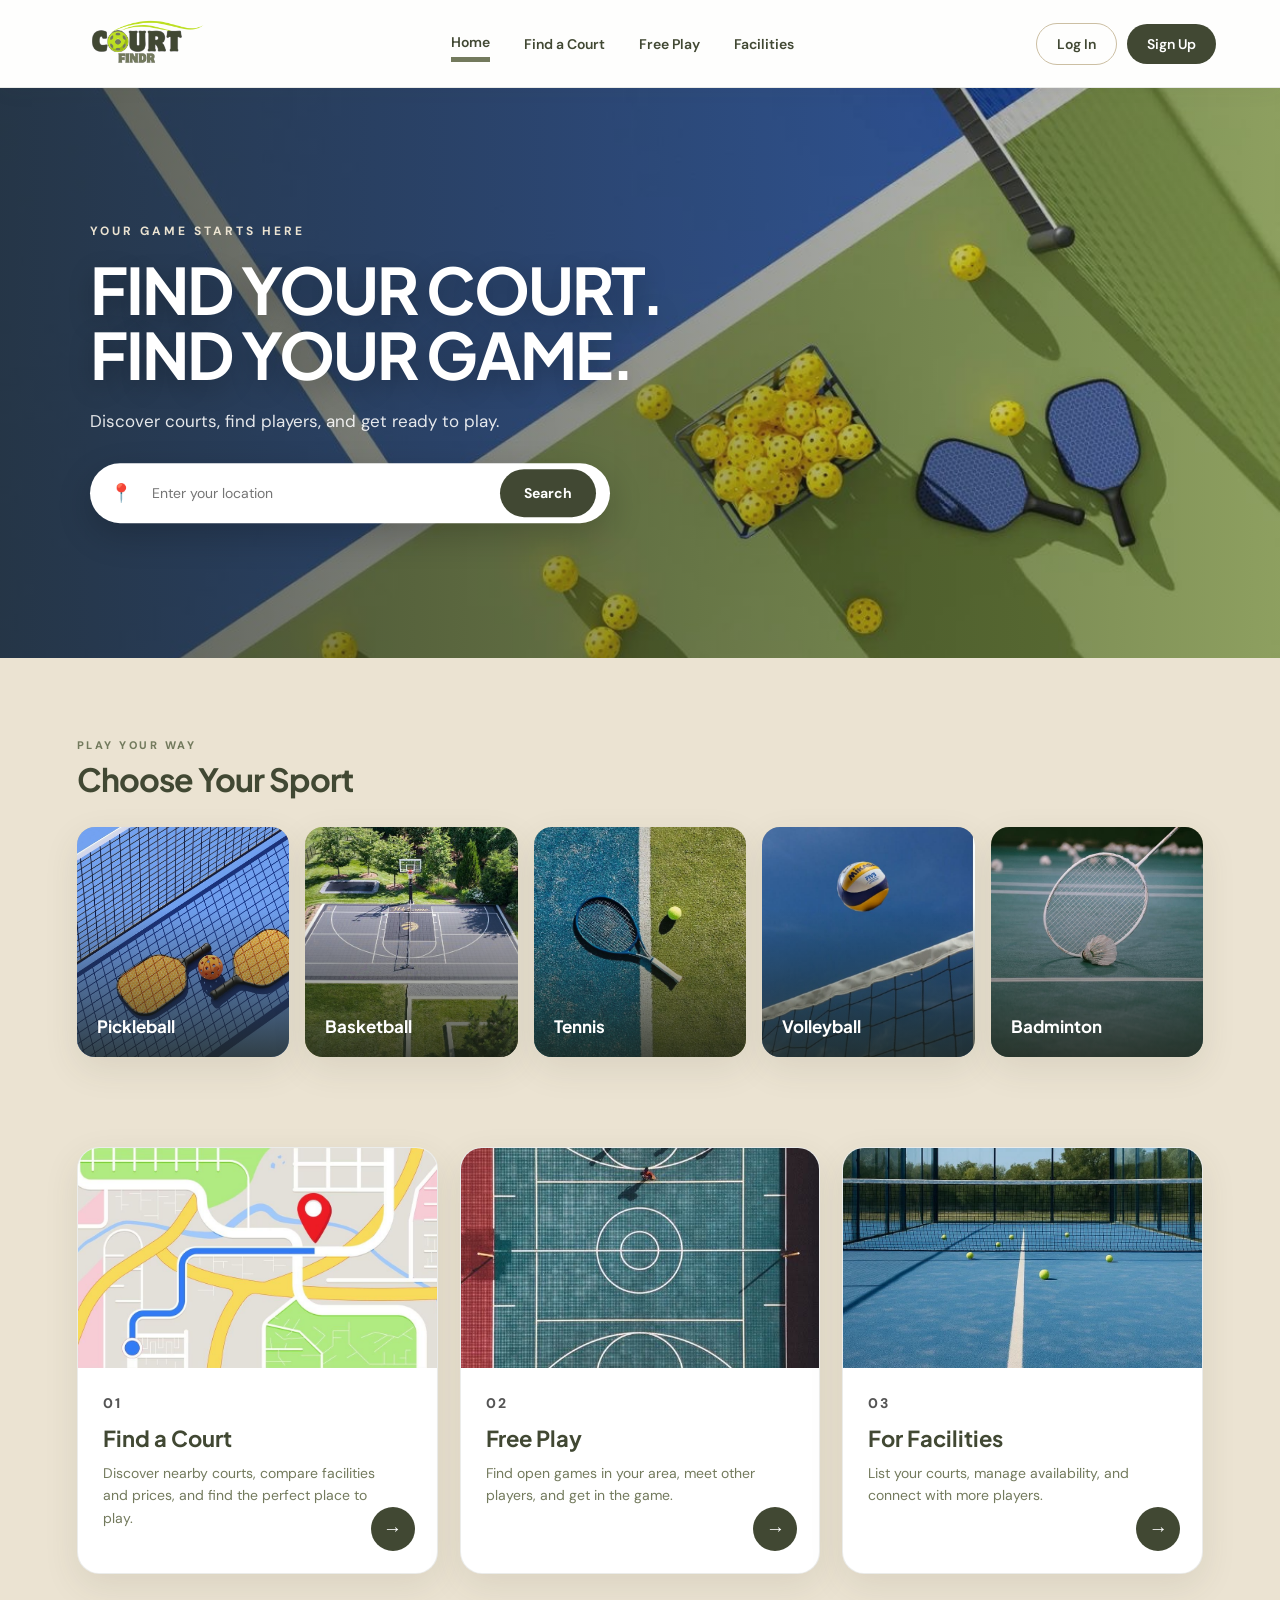
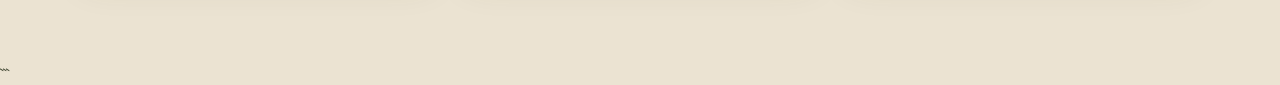
==== index.html @ 1d498851 "Add files via upload" ====
<!DOCTYPE html>
<html lang="en">

<head>

    <meta charset="UTF-8">

    <meta name="viewport"
          content="width=device-width, initial-scale=1.0">

    <title>CourtFindr</title>

    <link rel="preconnect" href="https://fonts.googleapis.com">
    <link rel="preconnect" href="https://fonts.gstatic.com" crossorigin>

    <link
        href="https://fonts.googleapis.com/css2?family=DM+Sans:wght@400;500;600;700&family=Plus+Jakarta+Sans:wght@600;700;800&display=swap"
        rel="stylesheet">

    <link rel="stylesheet" href="style.css">

</head>


<body>


    <!-- =========================
         NAVIGATION
    ========================== -->

    <header class="navbar">

        <a href="index.html" class="brand-logo">

            <img
                src="images/courtfindr-logo.png"
                alt="CourtFindr"
            >

        </a>


        <nav>

            <a href="index.html" class="active">
                Home
            </a>

            <a href="pages/find-court.html">
                Find a Court
            </a>

            <a href="pages/freeplay.html">
                Free Play
            </a>

            <a href="#">
                Facilities
            </a>

        </nav>


        <div class="auth-buttons">

            <button
                class="login-btn"
                onclick="window.location.href='pages/login.html'">

                Log In

            </button>


            <button
                class="signup-btn"
                onclick="window.location.href='pages/signup.html'">

                Sign Up

            </button>

        </div>

    </header>



    <!-- =========================
         HERO
    ========================== -->

    <section class="hero">

        <div class="hero-overlay"></div>


        <div class="hero-content">

            <p class="hero-eyebrow">
                YOUR GAME STARTS HERE
            </p>


            <h1>
                FIND YOUR COURT.<br>
                FIND YOUR GAME.
            </h1>


            <p class="hero-description">

                Discover courts, find players,
                and get ready to play.

            </p>


            <div class="location-search">

                <span class="location-icon">
                    📍
                </span>


                <input
                    type="text"
                    placeholder="Enter your location"
                >


                <button>
                    Search
                </button>

            </div>

        </div>

    </section>



    <!-- =========================
         SPORTS
    ========================== -->

    <section class="sports-section">

        <div class="section-heading">

            <div>

                <p class="section-eyebrow">
                    PLAY YOUR WAY
                </p>

                <h2>
                    Choose Your Sport
                </h2>

            </div>

        </div>


        <div class="sports-container">


            <div class="sport-card">

                <img
                    src="images/pickleball.jpg"
                    alt="Pickleball"
                >

                <div class="sport-card-overlay">

                    <span>
                        Pickleball
                    </span>

                </div>

            </div>


            <div class="sport-card">

                <img
                    src="images/basketball.jpg"
                    alt="Basketball"
                >

                <div class="sport-card-overlay">

                    <span>
                        Basketball
                    </span>

                </div>

            </div>


            <div class="sport-card">

                <img
                    src="images/tennis.jpg"
                    alt="Tennis"
                >

                <div class="sport-card-overlay">

                    <span>
                        Tennis
                    </span>

                </div>

            </div>


            <div class="sport-card">

                <img
                    src="images/volleyball.jpg"
                    alt="Volleyball"
                >

                <div class="sport-card-overlay">

                    <span>
                        Volleyball
                    </span>

                </div>

            </div>


            <div class="sport-card">

                <img
                    src="images/badminton.jpg"
                    alt="Badminton"
                >

                <div class="sport-card-overlay">

                    <span>
                        Badminton
                    </span>

                </div>

            </div>


        </div>

    </section>



    <!-- =========================
         FEATURES
    ========================== -->

    <section class="features-section">


        <!-- FIND A COURT -->

        <article class="feature-card">

            <div class="feature-image">

                <img
                    src="images/find-a-court.jpg"
                    alt="Find a Court"
                >

            </div>


            <div class="feature-content">

                <p class="feature-number">
                    01
                </p>

                <h3>
                    Find a Court
                </h3>

                <p>
                    Discover nearby courts,
                    compare facilities and prices,
                    and find the perfect place
                    to play.
                </p>


                <button
                    class="arrow-button"
                    onclick="window.location.href='pages/find-court.html'">

                    →
                    
                </button>

            </div>

        </article>



        <!-- FREE PLAY -->

        <article class="feature-card">

            <div class="feature-image">

                <img
                    src="images/freeplay.jpg"
                    alt="Free Play"
                >

            </div>


            <div class="feature-content">

                <p class="feature-number">
                    02
                </p>

                <h3>
                    Free Play
                </h3>

                <p>
                    Find open games in your area,
                    meet other players, and
                    get in the game.
                </p>


                <button
                    class="arrow-button"
                    onclick="window.location.href='pages/freeplay.html'">

                    →

                </button>

            </div>

        </article>



        <!-- FACILITIES -->

        <article class="feature-card">

            <div class="feature-image">

                <img
                    src="images/facility.jpg"
                    alt="Sports Facilities"
                >

            </div>


            <div class="feature-content">

                <p class="feature-number">
                    03
                </p>

                <h3>
                    For Facilities
                </h3>

                <p>
                    List your courts,
                    manage availability,
                    and connect with more
                    players.
                </p>


                <button
                    class="arrow-button"
                    onclick="window.location.href='pages/plans.html'">

                    →

                </button>

            </div>

        </article>


    </section>



    <script src="auth.js"></script>

</body>

</html>
```
---- style.css ----
:root {
    --cream: #EBE3D2;
    --sand: #CCBFA3;
    --sage: #A4AC86;
    --olive: #737A5D;
    --dark-olive: #414833;

    --white: #FFFFFF;
    --text: #414833;
    --muted-text: #737A5D;
    --border: #CCBFA3;
}

/* =========================
   GENERAL
========================= */

* {
    box-sizing: border-box;
}

body {
    margin: 0;
    font-family: Arial, Helvetica, sans-serif;
    background-color: #ffffff;
    color: #222222;
}


/* =========================
   NAVIGATION
========================= */

.navbar {.navbar {
    width: 100%;
    max-width: none;
    margin: 0;
}

    display: flex;
    align-items: center;
    justify-content: space-between;

    padding: 0 5%;

    background-color: white;

    border-bottom: 1px solid #eeeeee;
    width: 100%;
box-sizing: border-box;
}


/* Logo */

.logo {
    display: flex;
    align-items: center;
}

.logo img {
    width: 105px;
    height: auto;
    display: block;
    object-fit: contain;
}


/* Navigation */

nav {
    display: flex;
    gap: 40px;
}

nav a {
    text-decoration: none;
    color: #333333;
    font-size: 15px;
}

nav a:hover {
    color: #e65f25;
}

nav .active {
    border-bottom: 3px solid #8fbe22;
    padding-bottom: 8px;
}


/* Login / Signup */

.auth-buttons {
    display: flex;
    gap: 10px;
}

.auth-buttons button {
    border: none;
    border-radius: 25px;

    padding: 10px 22px;

    font-size: 14px;
    cursor: pointer;
}

.login-btn {
    background-color: #8fbe22;
    color: white;
}

.signup-btn {
    background-color: #ed6825;
    color: white;
}


/* =========================
   HERO
========================= */

.hero {

    height: 430px;

    background-image:
        linear-gradient(
            rgba(0, 0, 0, 0.35),
            rgba(0, 0, 0, 0.35)
        ),
        url("https://images.unsplash.com/photo-1626224583764-f87db24ac4ea");

    background-size: cover;
    background-position: center;

    position: relative;
}


.hero-content {

    position: absolute;

    left: 7%;
    top: 50%;

    transform: translateY(-50%);
}


.hero h1 {

    color: white;

    font-size: 55px;

    line-height: 0.95;

    margin-bottom: 30px;

    text-shadow: 2px 2px 5px black;
}


/* Location Search */

.location-search {

    display: flex;

    align-items: center;

    background-color: white;

    width: 480px;

    height: 55px;

    border-radius: 30px;

    padding-left: 20px;

    overflow: hidden;
}

.location-search span {
    font-size: 18px;
}

.location-search input {

    flex: 1;

    border: none;

    outline: none;

    padding: 0 15px;

    font-size: 15px;
}

.location-search button {

    width: 55px;
    height: 55px;

    border: none;

    background-color: #eeeeee;

    cursor: pointer;

    font-size: 18px;
}


/* =========================
   SPORTS
========================= */

.sports-section {

    padding: 35px 6%;

}

.sports-section h2 {

    margin-bottom: 25px;

    font-size: 25px;
}


.sports-container {

    display: flex;

    justify-content: space-between;

    gap: 20px;
}


.sport-card {

    width: 18%;

    height: 130px;

    border: 1px solid #dddddd;

    border-radius: 15px;

    display: flex;

    flex-direction: column;

    justify-content: center;

    align-items: center;

    transition: 0.2s;
}


.sport-card:hover {

    transform: translateY(-5px);

    box-shadow: 0 5px 15px rgba(0,0,0,0.1);
}


.sport-icon {

    font-size: 45px;

    margin-bottom: 10px;
}


.sport-card p {

    margin: 0;

    font-weight: bold;

}


/* =========================
   FEATURE CARDS
========================= */

.features-section {

    display: grid;

    grid-template-columns:
        repeat(3, 1fr);

    gap: 25px;

    padding: 10px 6% 60px;

}


.feature-card {

    border: 1px solid #dddddd;

    border-radius: 15px;

    overflow: hidden;

    background-color: white;

}


.feature-image {

    height: 180px;

    display: flex;

    align-items: center;

    justify-content: center;

    font-size: 70px;

}


.map-image {

    background-color: #dfe9d5;
}


.freeplay-image {

    background-color: #d8d1c7;
}


.facility-image {

    background-color: #b9d7e8;
}


.feature-content {

    padding: 20px;

    position: relative;
}


.feature-content h3 {

    margin-top: 0;

    font-size: 20px;

}


.feature-content p {

    color: #555555;

    line-height: 1.5;

    font-size: 14px;

    padding-right: 35px;

}


.arrow-button {

    position: absolute;

    right: 20px;

    bottom: 20px;

    width: 40px;

    height: 40px;

    border-radius: 50%;

    border: none;

    background-color: #d9f0bd;

    font-size: 20px;

    cursor: pointer;
}


/* =========================
   MOBILE
========================= */

@media (max-width: 800px) {

    nav {
        display: none;
    }

    .hero h1 {
        font-size: 40px;
    }

    .location-search {
        width: 350px;
    }

    .sports-container {
        flex-wrap: wrap;
    }

    .sport-card {
        width: 30%;
    }

    .features-section {
        grid-template-columns: 1fr;
    }

}
#map {
    width: 100%;
    height: 500px;
    border-radius: 12px;
    margin-top: 30px;
}
/* =========================
   COURT DETAILS PAGE
========================= */

.court-details-page {
    padding-bottom: 60px;
}

.court-banner {
    height: 300px;
    background-image: url("https://images.unsplash.com/photo-1546519638-68e109498ffc?auto=format&fit=crop&w=1600&q=80");
    background-size: cover;
    background-position: center;
    position: relative;
}

.court-banner-overlay {
    position: absolute;
    inset: 0;
    background: rgba(0, 0, 0, 0.55);

    display: flex;
    flex-direction: column;
    justify-content: center;

    padding: 50px 8%;
    color: white;
}

.court-label {
    font-size: 14px;
    font-weight: bold;
    letter-spacing: 2px;
    margin-bottom: 10px;
}

.court-banner h1 {
    font-size: 48px;
    margin: 0 0 10px;
}

.court-banner p:last-child {
    font-size: 20px;
    margin: 0;
}

.court-details-container {
    width: 85%;
    max-width: 1100px;
    margin: -50px auto 0;

    position: relative;

    display: grid;
    grid-template-columns: 1fr 1fr;
    gap: 30px;
}

.court-info-card,
.booking-card {
    background: white;
    padding: 30px;
    border-radius: 15px;

    box-shadow: 0 8px 25px rgba(0, 0, 0, 0.12);
}

.court-info-card h2,
.booking-card h2 {
    margin-top: 0;
    margin-bottom: 25px;
    font-size: 26px;
}

.info-row {
    display: flex;
    justify-content: space-between;

    padding: 16px 0;
    border-bottom: 1px solid #eeeeee;
}

.info-row:last-child {
    border-bottom: none;
}

.info-row strong {
    color: #333;
}

.info-row span {
    color: #555;
}

.booking-description {
    color: #666;
    margin-bottom: 25px;
}

.booking-card label {
    display: block;
    font-weight: bold;
    margin-top: 18px;
    margin-bottom: 8px;
}

.booking-card input,
.booking-card select {
    width: 100%;
    padding: 12px;

    border: 1px solid #ddd;
    border-radius: 8px;

    font-size: 15px;
    box-sizing: border-box;
}

.book-court-btn {
    width: 100%;
    margin-top: 25px;

    padding: 14px;

    border: none;
    border-radius: 8px;

    background: #f26522;
    color: white;

    font-size: 16px;
    font-weight: bold;

    cursor: pointer;
}

.book-court-btn:hover {
    opacity: 0.9;
}
.play-plus-box {
    background: #f7f7f7;
    border-radius: 12px;
    padding: 25px;
    text-align: center;
    margin-top: 20px;
}

.lock-icon {
    font-size: 32px;
    margin-bottom: 10px;
}

.play-plus-box h3 {
    margin: 5px 0 10px;
    font-size: 22px;
}

.play-plus-box p {
    color: #666;
    margin: 8px 0;
}

.play-plus-price {
    font-weight: bold;
    color: #f26522 !important;
    font-size: 18px;
}

.upgrade-btn {
    width: 100%;
    margin-top: 15px;
    padding: 14px;

    border: none;
    border-radius: 8px;

    background: #f26522;
    color: white;

    font-size: 16px;
    font-weight: bold;
    cursor: pointer;
}

.upgrade-btn:hover {
    opacity: 0.9;
}
/* Find a Court - Map + Court List */

.court-results {
    display: flex;
    gap: 20px;
    width: 100%;
    margin-top: 25px;
}

#map {
    flex: 2;
    height: 550px;
    border-radius: 12px;
}

#court-list {
    flex: 1;
    height: 550px;
    overflow-y: auto;
    background: #f8f8f8;
    padding: 20px;
    border-radius: 12px;
}

#court-list h2 {
    margin-top: 0;
    margin-bottom: 20px;
}

.court-card {
    background: white;
    padding: 15px;
    margin-bottom: 15px;
    border-radius: 10px;
    box-shadow: 0 2px 6px rgba(0, 0, 0, 0.1);
}

.court-card h3 {
    margin-top: 0;
    margin-bottom: 8px;
}

.court-card p {
    margin: 5px 0;
}

.court-card button {
    margin-top: 10px;
    margin-right: 5px;
    padding: 8px 12px;
    border: none;
    border-radius: 6px;
    cursor: pointer;
}
.search-options {
    position: relative;
    width: 100%;
    max-width: 900px;
    margin: 20px auto;
}

.location-search {
    position: relative;
    display: flex;
    align-items: center;
    width: 100%;
    height: 58px;
    background: white;
    border: 1px solid #ccc;
    border-radius: 30px;
    box-shadow: 0 3px 10px rgba(0, 0, 0, 0.08);
    overflow: visible;
}

.location-search input {
    flex: 1;
    height: 100%;
    border: none;
    outline: none;
    padding: 0 20px;
    font-size: 16px;
    background: transparent;
    border-radius: 30px 0 0 30px;
}

.location-search select {
    height: 40px;
    border: none;
    border-left: 1px solid #ddd;
    outline: none;
    padding: 0 15px;
    font-size: 14px;
    background: white;
}

.location-search button {
    height: 42px;
    margin-right: 8px;
    padding: 0 22px;
    border: none;
    border-radius: 22px;
    background: #007a3d;
    color: white;
    font-size: 15px;
    font-weight: 600;
    cursor: pointer;
}

.location-search button:hover {
    background: #006633;
}

#location-suggestions {
    position: absolute;
    top: 65px;
    left: 0;
    width: 100%;
    background: white;
    border: 1px solid #ddd;
    border-radius: 12px;
    box-shadow: 0 6px 18px rgba(0, 0, 0, 0.15);
    z-index: 10000;
    overflow: hidden;
    display: none;
}

.location-suggestion {
    padding: 12px 18px;
    cursor: pointer;
    background: white;
    border-bottom: 1px solid #eee;
}

.location-suggestion:last-child {
    border-bottom: none;
}

.location-suggestion:hover {
    background: #f5f5f5;
}

.suggestion-name {
    font-weight: 600;
    font-size: 15px;
}

.suggestion-address {
    margin-top: 3px;
    font-size: 12px;
    color: #777;
}
.search-options {
    width: 100%;
    max-width: 1000px;
    margin: 25px auto;
}

.location-search {
    position: relative;
    display: flex;
    align-items: center;
    width: 100%;
    height: 58px;
    background: white;
    border: 1px solid #ddd;
    border-radius: 30px;
    box-shadow: 0 3px 10px rgba(0, 0, 0, 0.08);
}

.location-search input {
    flex: 1;
    height: 100%;
    padding: 0 20px;
    border: none;
    outline: none;
    background: transparent;
    font-size: 16px;
}

.location-search select {
    height: 40px;
    padding: 0 15px;
    border: none;
    border-left: 1px solid #ddd;
    outline: none;
    background: white;
    font-size: 14px;
}

.location-search button {
    height: 42px;
    margin-right: 8px;
    padding: 0 22px;
    border: none;
    border-radius: 22px;
    cursor: pointer;
    font-weight: 600;
}

/* COURTS + MAP */

.court-results {
    display: flex;
    gap: 25px;
    width: 100%;
    margin-top: 25px;
}

#court-list {
    width: 35%;
    order: 1;
}

#map {
    width: 65%;
    height: 550px;
    order: 2;
    border-radius: 12px;
}

/* LOCATION SUGGESTIONS */

#location-suggestions {
    position: absolute;
    top: 65px;
    left: 0;
    width: 100%;
    background: white;
    border: 1px solid #ddd;
    border-radius: 12px;
    box-shadow: 0 5px 15px rgba(0,0,0,0.15);
    z-index: 9999;
    overflow: hidden;
}

.location-suggestion {
    padding: 12px 18px;
    cursor: pointer;
    border-bottom: 1px solid #eee;
}

.location-suggestion:hover {
    background: #f5f5f5;
}

.suggestion-name {
    font-weight: 600;
}

.suggestion-address {
    font-size: 12px;
    color: #777;
    margin-top: 3px;
}
/* =========================
   FREE PLAY PAGE
========================= */

.freeplay-page {
    width: 100%;
    padding-bottom: 60px;
}

/* HERO */

.freeplay-hero {
    height: 570px;
    background-image: url("../images/freeplay-page.jpg");

    background-size: cover;
    background-position: center;

    position: relative;
}

/* Hero text */

.freeplay-hero-content {
    display: none;
}


/* SEARCH CARD */

.game-search {
    position: relative;

    width: 88%;
    max-width: 1180px;

    margin: -160px auto 0;

    background: white;

    border-radius: 25px;

    padding: 40px;

    box-shadow:
        0 12px 25px rgba(0, 0, 0, 0.18);

    display: grid;

    grid-template-columns:
        repeat(4, 1fr);

    gap: 25px;

    z-index: 5;
}


/* SEARCH FIELDS */

.search-field {
    display: flex;
    flex-direction: column;
    gap: 12px;
}

.search-field label {
    font-size: 20px;
    font-weight: 500;
    color: #666;
}

.search-field select,
.search-field input {
    height: 60px;

    padding: 0 18px;

    border: 1px solid #222;

    border-radius: 30px;

    font-size: 16px;

    background: white;
}


/* FIND GAMES BUTTON */

.find-games-btn {
    grid-column: 1 / -1;

    height: 65px;

    border: none;

    border-radius: 30px;

    background: #006b35;

    color: white;

    font-size: 22px;

    font-weight: 700;

    cursor: pointer;
}

.find-games-btn:hover {
    background: #00552a;
}


/* QUICK FILTERS */

.quick-filters {
    width: 88%;
    max-width: 1180px;

    margin: 55px auto 0;
}

.quick-filters h2 {
    font-size: 30px;

    margin-bottom: 25px;
}

.filter-buttons {
    display: grid;

    grid-template-columns:
        repeat(4, 1fr);

    gap: 50px;
}

.filter {
    height: 65px;

    border-radius: 30px;

    border: 1px solid #222;

    background: white;

    font-size: 20px;

    cursor: pointer;
}

.filter.active {
    background: #006b35;

    color: white;

    border-color: #006b35;
}
/* =========================
   AVAILABLE GAMES
========================= */

.games-page {
    width: 88%;
    max-width: 1200px;
    margin: 50px auto;
    padding-bottom: 60px;
}

.games-header {
    display: flex;
    justify-content: space-between;
    align-items: center;
    margin-bottom: 35px;
}

.games-header h1 {
    font-size: 38px;
    margin: 0;
}

#sort-games {
    padding: 12px 22px;
    border: 1px solid #222;
    border-radius: 25px;
    background: white;
    font-size: 16px;
}


/* GAME CARD */

.game-card {
    display: grid;
    grid-template-columns: 220px 1fr 150px;
    align-items: center;

    gap: 30px;

    background: white;

    border-radius: 20px;

    padding: 20px;

    margin-bottom: 25px;

    box-shadow:
        0 6px 18px rgba(0, 0, 0, 0.10);
}


/* GAME IMAGE */

.game-image {
    width: 220px;
    height: 160px;

    object-fit: cover;

    border-radius: 15px;
}


/* GAME INFORMATION */

.game-info h2 {
    margin: 0 0 10px;

    font-size: 25px;
}

.game-info p {
    margin: 7px 0;

    color: #555;

    font-size: 16px;
}

.game-info .game-court {
    font-weight: 600;

    color: #222;
}


/* RIGHT SIDE */

.game-action {
    display: flex;

    flex-direction: column;

    align-items: center;

    gap: 5px;
}

.game-action strong {
    font-size: 25px;

    color: #006b35;
}

.game-action span {
    color: #666;

    margin-bottom: 12px;
}


/* JOIN BUTTON */

.game-action button {
    width: 120px;

    height: 45px;

    border: none;

    border-radius: 25px;

    background: #006b35;

    color: white;

    font-size: 17px;

    font-weight: 600;

    cursor: pointer;
}

.game-action button:hover {
    background: #00552a;
}


/* MOBILE */

@media (max-width: 800px) {

    .games-header {
        flex-direction: column;

        align-items: flex-start;

        gap: 20px;
    }

    .game-card {
        grid-template-columns: 1fr;
    }

    .game-image {
        width: 100%;

        height: 200px;
    }

    .game-action {
        align-items: flex-start;
    }

}
.location-search {
    position: relative;
}

.location-suggestions {
    position: absolute;

    top: 100%;
    left: 0;
    right: 0;

    background: white;

    border-radius: 12px;

    box-shadow:
        0 6px 18px rgba(0, 0, 0, 0.15);

    margin-top: 6px;

    overflow: hidden;

    display: none;

    z-index: 20;
}

.location-suggestion {
    padding: 14px 18px;

    cursor: pointer;

    font-size: 14px;

    border-bottom: 1px solid #eee;
}

.location-suggestion:hover {
    background: #f3f3f3;
}
.location-search {
    position: relative;
    width: 100%;
}

.location-suggestions {
    position: absolute;
    top: calc(100% + 6px);
    left: 0;
    width: 100%;

    background: white;

    border: 1px solid #ddd;
    border-radius: 12px;

    box-shadow: 0 8px 20px rgba(0, 0, 0, 0.15);

    overflow: hidden;

    display: none;

    z-index: 9999;
}

.location-suggestion {
    padding: 14px 18px;

    font-size: 15px;

    cursor: pointer;

    border-bottom: 1px solid #eee;
}

.location-suggestion:last-child {
    border-bottom: none;
}

.location-suggestion:hover {
    background: #f5f5f5;
}
.level-filters {
    display: flex;
    gap: 10px;
    align-items: center;
    position: relative;
    z-index: 10;
}

.level-filter {
    cursor: pointer;
    pointer-events: auto;
    position: relative;
    z-index: 11;
}
.create-freeplay-btn {
    margin-top: 2px;
}

.create-freeplay-btn span {
    display: block;
    font-size: 12px;
    margin-top: 3px;
    opacity: 0.8;
}
/* =========================
   SIGN UP / AUTH PAGE
========================= */

.auth-page {
    min-height: calc(100vh - 100px);
    display: flex;
    justify-content: center;
    align-items: center;
    padding: 60px 20px;
    background: #f8f8f8;
}

.auth-card {
    width: 100%;
    max-width: 520px;
    background: white;
    padding: 45px 50px;
    border-radius: 20px;
    box-shadow: 0 10px 30px rgba(0, 0, 0, 0.12);
}

.auth-card h1 {
    margin: 0 0 10px;
    text-align: center;
    font-size: 36px;
}

.auth-card > p {
    text-align: center;
    color: #666;
    margin-bottom: 35px;
}

.form-group {
    margin-bottom: 20px;
}

.form-group label {
    display: block;
    margin-bottom: 8px;
    font-weight: 600;
}

.form-group input,
.form-group select {
    width: 100%;
    box-sizing: border-box;
    padding: 14px 16px;
    border: 1px solid #ccc;
    border-radius: 10px;
    font-size: 16px;
    background: white;
}

.form-group input:focus,
.form-group select:focus {
    outline: none;
    border-color: #007a3d;
}

.auth-submit-btn {
    width: 100%;
    padding: 15px;
    margin-top: 10px;
    border: none;
    border-radius: 10px;
    background: #007a3d;
    color: white;
    font-size: 18px;
    font-weight: bold;
    cursor: pointer;
}

.auth-submit-btn:hover {
    background: #006633;
}

.auth-switch {
    margin-top: 25px !important;
    margin-bottom: 0 !important;
}

.auth-switch a {
    color: #007a3d;
    font-weight: 600;
    text-decoration: none;
}

.auth-switch a:hover {
    text-decoration: underline;
}
/* =========================
   PLAN SELECTION
========================= */

.plans-page {
    min-height: calc(100vh - 100px);
    padding: 60px 40px;
    background: #f8f8f8;
}

.plans-header {
    text-align: center;
    margin-bottom: 45px;
}

.plans-header h1 {
    margin-bottom: 10px;
    font-size: 36px;
}

.plans-header p {
    color: #666;
    font-size: 17px;
}

.plans-container {
    max-width: 1250px;
    margin: 0 auto;
    display: grid;
    grid-template-columns: repeat(3, 1fr);
    gap: 25px;
    align-items: stretch;
}

.plan-card {
    background: white;
    border-radius: 20px;
    padding: 35px;
    box-shadow: 0 8px 25px rgba(0, 0, 0, 0.08);
    display: flex;
    flex-direction: column;
}

.plan-card.featured {
    border: 2px solid #007a3d;
    position: relative;
}

.plan-badge {
    background: #007a3d;
    color: white;
    padding: 7px 14px;
    border-radius: 20px;
    font-size: 11px;
    font-weight: bold;
    text-align: center;
    margin-bottom: 20px;
}

.plan-icon {
    font-size: 35px;
    margin-bottom: 10px;
}

.plan-card h2 {
    font-size: 28px;
    margin: 0 0 10px;
}

.plan-price {
    font-size: 28px;
    font-weight: bold;
    margin-bottom: 15px;
}

.plan-price span {
    font-size: 18px;
}

.facility-price {
    font-size: 20px;
}

.plan-description {
    color: #666;
    line-height: 1.5;
    min-height: 50px;
}

.plan-card h3 {
    margin-top: 25px;
    margin-bottom: 10px;
    font-size: 16px;
}

.plan-card ul {
    list-style: none;
    padding: 0;
    margin: 0;
}

.plan-card li {
    margin-bottom: 10px;
    line-height: 1.4;
}

.not-included-title {
    color: #777;
}

.not-included {
    color: #777;
}

.plan-button {
    width: 100%;
    margin-top: auto;
    padding: 14px;
    border: none;
    border-radius: 10px;
    background: #007a3d;
    color: white;
    font-size: 16px;
    font-weight: bold;
    cursor: pointer;
}

.plan-button:hover {
    background: #006633;
}

.playplus-button {
    background: #007a3d;
}
@media (max-width: 900px) {

    .plans-container {
        grid-template-columns: 1fr;
        max-width: 550px;
    }

}
/* =========================
   COURTFINDR COLOR PALETTE
   ========================= */

body {
    background-color: var(--cream);
    color: var(--dark-olive);
}


/* NAVIGATION */

.navbar {
    background-color: var(--cream);
    border-bottom: 1px solid var(--sand);
}

.logo,
.logo span {
    color: var(--dark-olive);
}

nav a {
    color: var(--dark-olive);
}

nav a:hover {
    color: var(--olive);
}

nav .active {
    border-bottom-color: var(--olive);
}


/* LOGIN / SIGN UP */

.login-btn {
    background-color: var(--dark-olive);
}

.signup-btn {
    background-color: var(--olive);
}

.login-btn:hover,
.signup-btn:hover {
    opacity: 0.9;
}


/* GENERAL BORDERS */

.sport-card,
.feature-card {
    border-color: var(--sand);
}


/* FEATURE COLORS */

.map-image {
    background-color: var(--sage);
}

.freeplay-image {
    background-color: var(--sand);
}

.facility-image {
    background-color: var(--olive);
}

.arrow-button {
    background-color: var(--sage);
}


/* COURT DETAILS */

.book-court-btn,
.upgrade-btn {
    background: var(--dark-olive);
}

.book-court-btn:hover,
.upgrade-btn:hover {
    background: var(--olive);
}

.play-plus-price {
    color: var(--dark-olive) !important;
}

.play-plus-box {
    background: var(--sand);
}


/* FIND A COURT */

.location-search button {
    background: var(--dark-olive);
}

.location-search button:hover {
    background: var(--olive);
}

.location-suggestions {
    background: white;
    border-color: var(--sand);
}

.location-suggestion {
    border-bottom-color: var(--sand);
}

.location-suggestion:hover {
    background: var(--cream);
}


/* FREEPLAY */

.game-search {
    background: white;
}

.search-field label {
    color: var(--dark-olive);
}

.search-field select,
.search-field input {
    border-color: var(--sand);
}

.find-games-btn {
    background: var(--dark-olive);
}

.find-games-btn:hover {
    background: var(--olive);
}

.filter {
    border-color: var(--sand);
}

.filter.active {
    background: var(--dark-olive);
    border-color: var(--dark-olive);
}


/* AVAILABLE GAMES */

.games-page {
    background: var(--cream);
}

.game-card {
    background: white;
}

.game-info p {
    color: var(--olive);
}

.game-info .game-court {
    color: var(--dark-olive);
}

.game-action strong {
    color: var(--dark-olive);
}

.game-action button {
    background: var(--dark-olive);
}

.game-action button:hover {
    background: var(--olive);
}


/* AUTH PAGES */

.auth-page {
    background: var(--cream);
}

.auth-card {
    background: white;
}

.auth-card > p {
    color: var(--olive);
}

.form-group input,
.form-group select {
    border-color: var(--sand);
}

.form-group input:focus,
.form-group select:focus {
    border-color: var(--olive);
}

.auth-submit-btn {
    background: var(--dark-olive);
}

.auth-submit-btn:hover {
    background: var(--olive);
}

.auth-switch a {
    color: var(--dark-olive);
}


/* PLAN SELECTION */

.plans-page {
    background: var(--cream);
}

.plans-header p {
    color: var(--olive);
}

.plan-card {
    background: white;
}

.plan-card.featured {
    border-color: var(--olive);
}

.plan-badge {
    background: var(--dark-olive);
}

.plan-description {
    color: var(--olive);
}

.plan-button,
.playplus-button {
    background: var(--dark-olive);
}

.plan-button:hover,
.playplus-button:hover {
    background: var(--olive);
}
.booking-times {
    display: grid;
    grid-template-columns: repeat(3, 1fr);
    gap: 12px;
    margin-top: 10px;
    margin-bottom: 20px;
}

.time-slot {
    padding: 14px 10px;
    border: 1px solid var(--sand);
    border-radius: 8px;
    background: white;
    color: var(--dark-olive);
    font-size: 14px;
    cursor: pointer;
    transition: 0.2s ease;
}

.time-slot:hover {
    background: var(--cream);
    border-color: var(--olive);
}

.time-slot.selected {
    background: var(--dark-olive);
    color: white;
    border-color: var(--dark-olive);
}
/* =========================
   FACILITY PROFILE
   ========================= */

.facility-profile-page {
    min-height: calc(100vh - 80px);
    background: var(--cream);
    padding: 60px 20px;
}

.facility-profile-card {
    max-width: 850px;
    margin: 0 auto;
    background: white;
    border: 1px solid var(--sand);
    border-radius: 16px;
    padding: 40px;
}

.facility-profile-header {
    display: flex;
    align-items: center;
    gap: 20px;
    padding-bottom: 30px;
    border-bottom: 1px solid var(--sand);
}

.facility-icon {
    width: 70px;
    height: 70px;
    display: flex;
    align-items: center;
    justify-content: center;
    background: var(--cream);
    border-radius: 50%;
    font-size: 32px;
}

.facility-label {
    margin: 0 0 6px;
    color: var(--olive);
    font-size: 12px;
    font-weight: 700;
    letter-spacing: 1px;
}

.facility-profile-header h1 {
    margin: 0;
    color: var(--dark-olive);
}

.facility-profile-header p:last-child {
    margin: 6px 0 0;
    color: var(--olive);
}

.facility-info {
    margin-top: 30px;
}

.facility-info h2 {
    color: var(--dark-olive);
    margin-bottom: 20px;
}

.facility-info-row {
    display: flex;
    justify-content: space-between;
    gap: 20px;
    padding: 16px 0;
    border-bottom: 1px solid var(--sand);
}

.facility-info-row span {
    color: var(--olive);
}

.facility-info-row strong {
    color: var(--dark-olive);
    text-align: right;
}

.facility-actions {
    display: flex;
    gap: 15px;
    margin-top: 30px;
}

.facility-action-btn {
    flex: 1;
    padding: 14px 20px;
    border: none;
    border-radius: 8px;
    background: var(--dark-olive);
    color: white;
    font-weight: 600;
    cursor: pointer;
}

.facility-action-btn:hover {
    background: var(--olive);
}
.manage-courts-page {
    min-height: calc(100vh - 80px);
    background: var(--cream);
    padding: 50px 20px;
    max-width: 1000px;
    margin: 0 auto;
}

.manage-courts-header {
    display: flex;
    justify-content: space-between;
    align-items: center;
    gap: 30px;
    margin-bottom: 30px;
}

.manage-courts-header h1 {
    margin: 5px 0;
    color: var(--dark-olive);
}

.manage-courts-header p {
    color: var(--olive);
}

.add-court-card {
    background: white;
    border: 1px solid var(--sand);
    border-radius: 12px;
    padding: 30px;
    margin-bottom: 35px;
}

.add-court-card h2 {
    color: var(--dark-olive);
    margin-bottom: 25px;
}

.add-court-card input,
.add-court-card select {
    width: 100%;
    padding: 12px;
    border: 1px solid var(--sand);
    border-radius: 7px;
    box-sizing: border-box;
    font-family: inherit;
}

.court-form-actions {
    display: flex;
    justify-content: flex-end;
    gap: 12px;
    margin-top: 20px;
}

.cancel-btn {
    padding: 12px 20px;
    border: 1px solid var(--sand);
    border-radius: 8px;
    background: white;
    color: var(--dark-olive);
    cursor: pointer;
}

.courts-section h2 {
    color: var(--dark-olive);
    margin-bottom: 20px;
}

.facility-court-card {
    background: white;
    border: 1px solid var(--sand);
    border-radius: 12px;
    padding: 22px;
    margin-bottom: 15px;
    display: flex;
    justify-content: space-between;
    align-items: center;
}

.facility-court-card h3 {
    margin: 0 0 6px;
    color: var(--dark-olive);
}

.facility-court-card p {
    margin: 0 0 8px;
    color: var(--olive);
}

.delete-court-btn {
    padding: 10px 16px;
    border: 1px solid var(--sand);
    border-radius: 7px;
    background: white;
    color: var(--dark-olive);
    cursor: pointer;
}

.delete-court-btn:hover {
    background: var(--cream);
}

.no-courts {
    background: white;
    border: 1px dashed var(--sand);
    border-radius: 12px;
    padding: 40px;
    text-align: center;
}

.no-courts h3 {
    color: var(--dark-olive);
}

.no-courts p {
    color: var(--olive);
}

/* =========================================================
   COURTFINDR — NEW HOMEPAGE VISUAL STYLE
   Paste this at the VERY BOTTOM of style.css
   ========================================================= */


/* =========================
   GLOBAL TYPOGRAPHY
========================= */

:root {

    --cream: #EBE3D2;
    --sand: #CCBFA3;
    --sage: #A4AC86;
    --olive: #737A5D;
    --dark-olive: #414833;

    --white: #FFFFFF;

    --soft-shadow:
        0 12px 35px rgba(65, 72, 51, 0.10);

    --strong-shadow:
        0 18px 45px rgba(65, 72, 51, 0.16);

}


body {

    font-family:
        "DM Sans",
        Arial,
        Helvetica,
        sans-serif;

    background:
        var(--cream);

    color:
        var(--dark-olive);

}


h1,
h2,
h3 {

    font-family:
        "Plus Jakarta Sans",
        Arial,
        Helvetica,
        sans-serif;

}



/* =========================
   NAVIGATION
========================= */

.navbar {

    height: 88px;

    padding:
        0 5%;

    background:
        rgba(255, 255, 255, 0.96);

    border-bottom:
        1px solid rgba(65, 72, 51, 0.10);

    box-shadow:
        0 4px 20px rgba(65, 72, 51, 0.05);

    position:
        relative;

    z-index:
        1000;

}


/* LOGO */

.brand-logo {

    display:
        flex;

    align-items:
        center;

    text-decoration:
        none;

    height:
        70px;

}


.brand-logo img {

    width:
        145px;

    height:
        auto;

    display:
        block;

    object-fit:
        contain;

    transition:
        transform 0.2s ease;

}


.brand-logo:hover img {

    transform:
        scale(1.03);

}


/* NAVIGATION LINKS */

.navbar nav {

    display:
        flex;

    align-items:
        center;

    gap:
        34px;

}


.navbar nav a {

    position:
        relative;

    text-decoration:
        none;

    color:
        var(--dark-olive);

    font-size:
        14px;

    font-weight:
        600;

    padding:
        8px 0;

    transition:
        color 0.2s ease;

}


.navbar nav a::after {

    content:
        "";

    position:
        absolute;

    left:
        0;

    bottom:
        0;

    width:
        0;

    height:
        2px;

    background:
        var(--olive);

    transition:
        width 0.2s ease;

}


.navbar nav a:hover {

    color:
        var(--olive);

}


.navbar nav a:hover::after,
.navbar nav a.active::after {

    width:
        100%;

}


.navbar nav a.active {

    color:
        var(--dark-olive);

}


/* AUTH BUTTONS */

.auth-buttons {

    display:
        flex;

    align-items:
        center;

    gap:
        10px;

}


.auth-buttons button {

    font-family:
        "DM Sans",
        sans-serif;

    font-weight:
        600;

    border-radius:
        999px;

    padding:
        11px 20px;

    transition:
        all 0.2s ease;

}


.login-btn {

    background:
        transparent;

    color:
        var(--dark-olive);

    border:
        1px solid var(--sand) !important;

}


.login-btn:hover {

    background:
        var(--cream);

}


.signup-btn {

    background:
        var(--dark-olive);

    color:
        white;

}


.signup-btn:hover {

    background:
        var(--olive);

    transform:
        translateY(-1px);

}



/* =========================
   HERO
========================= */

.hero {

    height:
        570px;

    background-image:
        url("images/pickleball-home.jpg");

    background-size:
        cover;

    background-position:
        center 58%;

    position:
        relative;

    overflow:
        hidden;

}


/* Soft overlay */

.hero-overlay {

    position:
        absolute;

    inset:
        0;

    background:
        linear-gradient(
            90deg,
            rgba(30, 35, 23, 0.72) 0%,
            rgba(30, 35, 23, 0.50) 40%,
            rgba(30, 35, 23, 0.12) 100%
        );

}


/* HERO CONTENT */

.hero-content {

    position:
        relative;

    z-index:
        2;

    left:
        7%;

    top:
        50%;

    transform:
        translateY(-50%);

    max-width:
        650px;

}


.hero-eyebrow {

    color:
        var(--cream);

    font-size:
        12px;

    font-weight:
        700;

    letter-spacing:
        3px;

    margin:
        0 0 18px;

}


.hero h1 {

    color:
        white;

    font-size:
        clamp(42px, 5vw, 68px);

    line-height:
        1.02;

    letter-spacing:
        -2px;

    margin:
        0 0 20px;

    text-shadow:
        0 8px 25px rgba(0, 0, 0, 0.25);

}


.hero-description {

    color:
        rgba(255,255,255,0.88);

    font-size:
        17px;

    line-height:
        1.6;

    max-width:
        480px;

    margin:
        0 0 28px;

}



/* =========================
   LOCATION SEARCH
========================= */

.hero .location-search {

    width:
        520px;

    max-width:
        100%;

    height:
        60px;

    display:
        flex;

    align-items:
        center;

    background:
        white;

    border:
        none;

    border-radius:
        999px;

    padding:
        6px 6px 6px 20px;

    box-shadow:
        0 12px 35px rgba(0,0,0,0.20);

}


.hero .location-search input {

    font-family:
        "DM Sans",
        sans-serif;

    font-size:
        14px;

    color:
        var(--dark-olive);

}


.hero .location-icon {

    font-size:
        18px;

}


.hero .location-search button {

    width:
        auto;

    height:
        48px;

    padding:
        0 24px;

    border-radius:
        999px;

    background:
        var(--dark-olive);

    color:
        white;

    font-family:
        "DM Sans",
        sans-serif;

    font-size:
        14px;

    font-weight:
        700;

    border:
        none;

    transition:
        all 0.2s ease;

}


.hero .location-search button:hover {

    background:
        var(--olive);

    transform:
        translateY(-1px);

}



/* =========================
   SPORTS SECTION
========================= */

.sports-section {

    padding:
        80px 6% 55px;

    background:
        var(--cream);

}


.section-heading {

    display:
        flex;

    justify-content:
        space-between;

    align-items:
        end;

    margin-bottom:
        28px;

}


.section-eyebrow {

    margin:
        0 0 7px;

    color:
        var(--olive);

    font-size:
        11px;

    font-weight:
        800;

    letter-spacing:
        2.5px;

}


.sports-section h2 {

    margin:
        0;

    color:
        var(--dark-olive);

    font-size:
        32px;

    letter-spacing:
        -1px;

}



/* SPORTS CONTAINER */

.sports-container {

    display:
        grid;

    grid-template-columns:
        repeat(5, 1fr);

    gap:
        16px;

}


/* SPORT CARD */

.sport-card {

    width:
        auto;

    height:
        230px;

    position:
        relative;

    border:
        none;

    border-radius:
        18px;

    overflow:
        hidden;

    background:
        var(--sand);

    box-shadow:
        var(--soft-shadow);

    cursor:
        pointer;

    transition:
        transform 0.25s ease,
        box-shadow 0.25s ease;

}


.sport-card:hover {

    transform:
        translateY(-6px);

    box-shadow:
        var(--strong-shadow);

}


.sport-card img {

    width:
        100%;

    height:
        100%;

    object-fit:
        cover;

    display:
        block;

    transition:
        transform 0.4s ease;

}


.sport-card:hover img {

    transform:
        scale(1.06);

}


.sport-card-overlay {

    position:
        absolute;

    inset:
        0;

    display:
        flex;

    align-items:
        end;

    padding:
        20px;

    background:
        linear-gradient(
            transparent 35%,
            rgba(30, 35, 23, 0.78)
        );

}


.sport-card-overlay span {

    color:
        white;

    font-family:
        "Plus Jakarta Sans",
        sans-serif;

    font-size:
        17px;

    font-weight:
        700;

}



/* =========================
   FEATURE SECTION
========================= */

.features-section {

    display:
        grid;

    grid-template-columns:
        repeat(3, 1fr);

    gap:
        22px;

    padding:
        35px 6% 90px;

    background:
        var(--cream);

}


.feature-card {

    border:
        1px solid rgba(65,72,51,0.10);

    border-radius:
        22px;

    overflow:
        hidden;

    background:
        white;

    box-shadow:
        var(--soft-shadow);

    transition:
        transform 0.25s ease,
        box-shadow 0.25s ease;

}


.feature-card:hover {

    transform:
        translateY(-5px);

    box-shadow:
        var(--strong-shadow);

}


.feature-image {

    height:
        220px;

    overflow:
        hidden;

}


.feature-image img {

    width:
        100%;

    height:
        100%;

    object-fit:
        cover;

    display:
        block;

    transition:
        transform 0.4s ease;

}


.feature-card:hover .feature-image img {

    transform:
        scale(1.05);

}


.feature-content {

    padding:
        25px;

    min-height:
        205px;

}


.feature-number {

    color:
        var(--sage);

    font-size:
        12px;

    font-weight:
        800;

    letter-spacing:
        2px;

    margin:
        0 0 10px;

}


.feature-content h3 {

    color:
        var(--dark-olive);

    font-size:
        22px;

    margin:
        0 0 10px;

}


.feature-content p:not(.feature-number) {

    color:
        var(--olive);

    line-height:
        1.6;

    font-size:
        14px;

    padding-right:
        35px;

    margin:
        0;

}


.arrow-button {

    width:
        44px;

    height:
        44px;

    right:
        22px;

    bottom:
        22px;

    border:
        none;

    border-radius:
        50%;

    background:
        var(--dark-olive);

    color:
        white;

    font-size:
        19px;

    transition:
        all 0.2s ease;

}


.arrow-button:hover {

    background:
        var(--olive);

    transform:
        translateX(3px);

}



/* =========================
   MOBILE
========================= */

@media (max-width: 1000px) {

    .navbar nav {

        gap:
            18px;

    }


    .sports-container {

        grid-template-columns:
            repeat(3, 1fr);

    }


    .sport-card {

        height:
            210px;

    }


    .features-section {

        grid-template-columns:
            1fr;

    }

}


@media (max-width: 800px) {

    .navbar {

        height:
            75px;

        padding:
            0 5%;

    }


    .brand-logo img {

        width:
            115px;

    }


    .navbar nav {

        display:
            none;

    }


    .auth-buttons {

        gap:
            6px;

    }


    .auth-buttons button {

        padding:
            9px 14px;

        font-size:
            12px;

    }


    .hero {

        height:
            520px;

    }


    .hero-content {

        left:
            7%;

        right:
            7%;

    }


    .hero h1 {

        font-size:
            42px;

    }


    .hero .location-search {

        width:
            100%;

    }


    .sports-section {

        padding:
            60px 5% 40px;

    }


    .sports-container {

        grid-template-columns:
            repeat(2, 1fr);

    }


    .sport-card {

        height:
            190px;

    }


    .features-section {

        padding:
            25px 5% 60px;

    }

}


@media (max-width: 500px) {

    .sports-container {

        grid-template-columns:
            1fr 1fr;

    }


    .sport-card {

        height:
            170px;

    }


    .hero h1 {

        font-size:
            37px;

        letter-spacing:
            -1px;

    }


    .hero-description {

        font-size:
            15px;

    }

}
/* =========================================
   FIND A COURT — MATCH HOMEPAGE TYPOGRAPHY
========================================= */

.find-court-page {
    font-family: "DM Sans", sans-serif;
}

.find-court-page h1,
.find-court-page h2,
.find-court-page h3,
.find-court-page h4 {
    font-family: "Plus Jakarta Sans", sans-serif;
}

.find-court-page p,
.find-court-page label,
.find-court-page input,
.find-court-page select,
.find-court-page button,
.find-court-page a,
.find-court-page span {
    font-family: "DM Sans", sans-serif;
}
/* =========================================
   AVAILABLE GAMES — MATCH HOMEPAGE TYPOGRAPHY
========================================= */

.available-games-page {
    font-family: "DM Sans", sans-serif;
}

.available-games-page h1,
.available-games-page h2,
.available-games-page h3,
.available-games-page h4 {
    font-family: "Plus Jakarta Sans", sans-serif;
}

.available-games-page p,
.available-games-page label,
.available-games-page input,
.available-games-page select,
.available-games-page button,
.available-games-page a,
.available-games-page span {
    font-family: "DM Sans", sans-serif;
}
/* =========================================
   FIND A COURT - PAGE LAYOUT FIX
   ========================================= */

.find-court-page {
    padding: 32px 6% 50px;
    box-sizing: border-box;
}


/* Page title */
.find-court-page h1 {
    margin: 0 0 8px;
    padding: 0;
}


/* Page subtitle */
.find-court-page > p {
    margin: 0 0 28px;
}


/* Search area */
.find-court-page .search-container {
    width: 100%;
    display: flex;
    justify-content: center;
    box-sizing: border-box;
    margin-bottom: 24px;
}


/* Search bar */
.find-court-page .search-container form {
    width: min(850px, 100%);
    box-sizing: border-box;
}


/* Prevent the search button from being cut off */
.find-court-page input,
.find-court-page select,
.find-court-page button {
    box-sizing: border-box;
}


/* Main map + nearby courts area */
.find-court-page .court-results {
    width: 100%;
    box-sizing: border-box;
}


/* Make sure the page never creates
   unwanted horizontal scrolling */
html,
body {
    max-width: 100%;
    overflow-x: hidden;
}
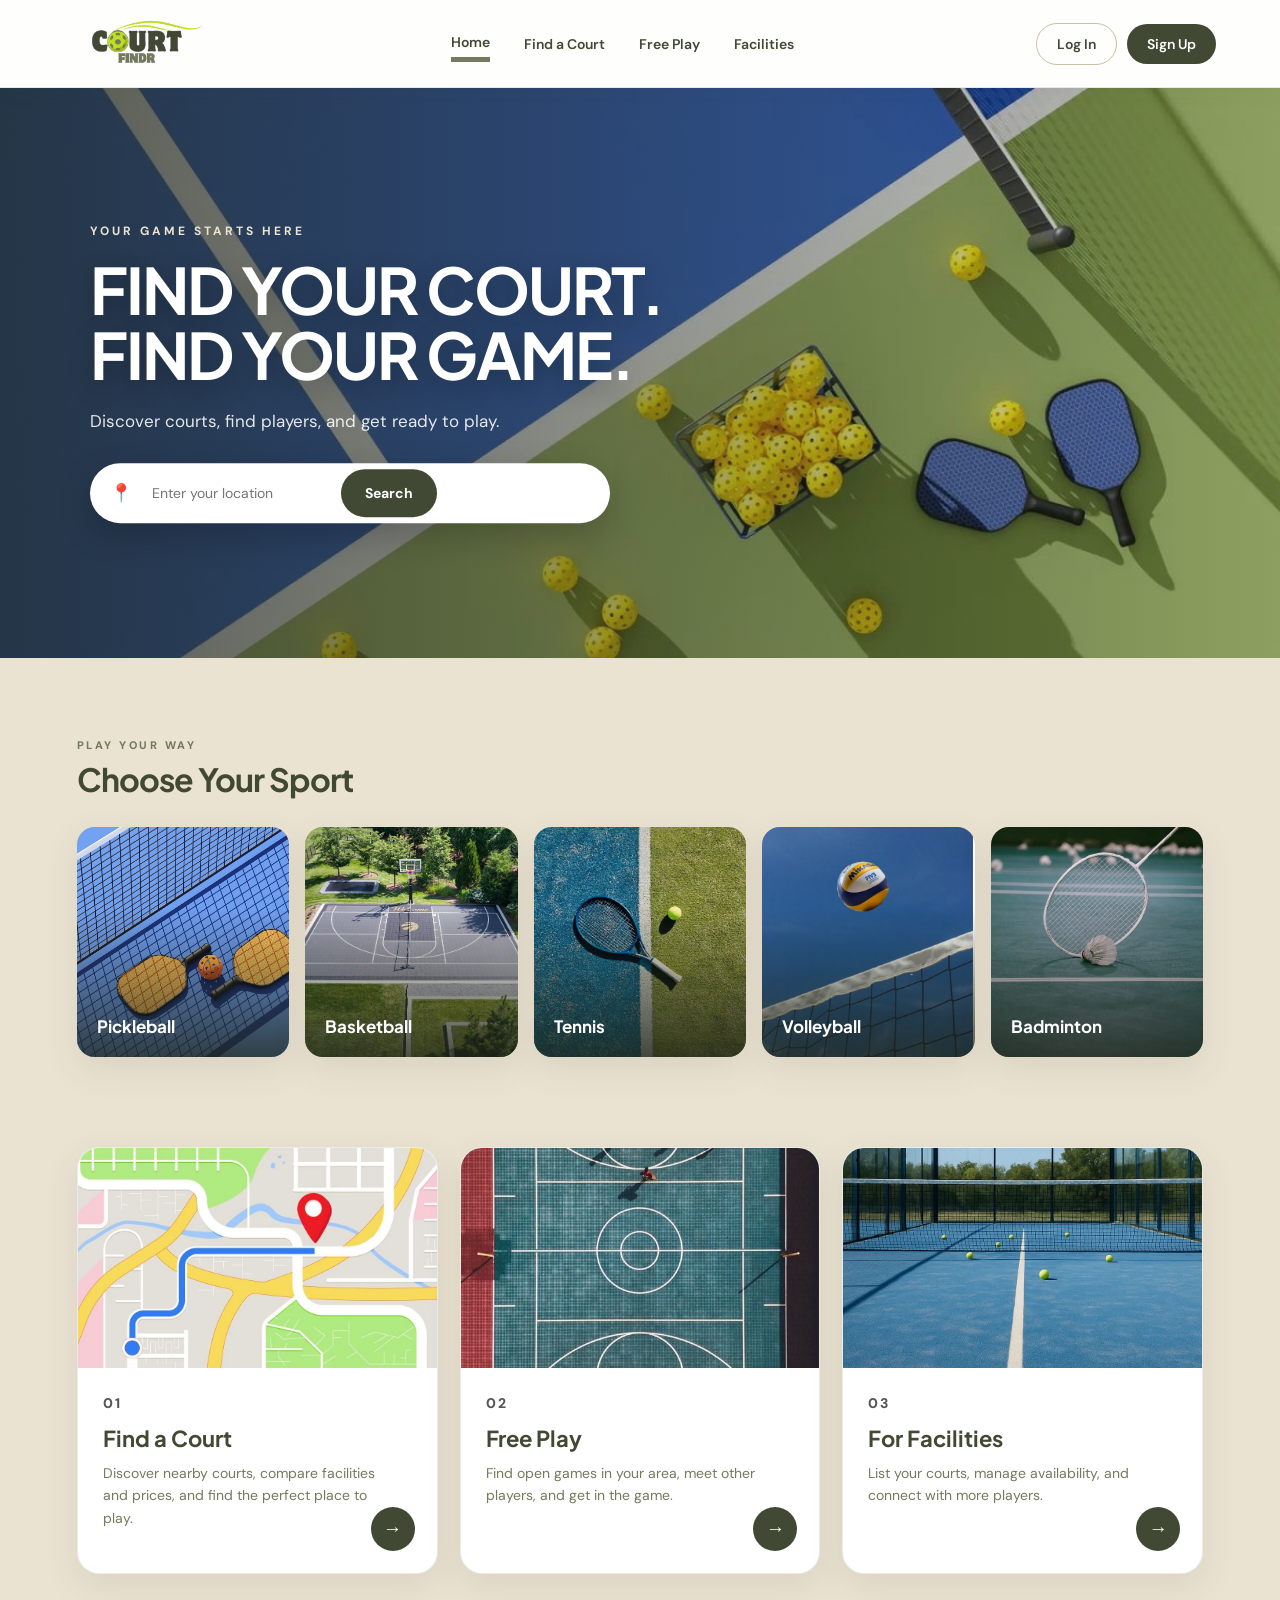
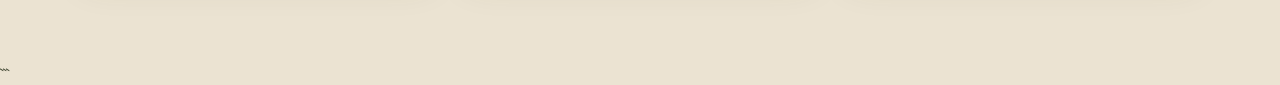
==== commit ab13092b: "Add files via upload" ====
--- a/index.html
+++ b/index.html
@@ -117,24 +117,38 @@
             </p>
 
 
-            <div class="location-search">
-
-                <span class="location-icon">
-                    📍
-                </span>
-
+                    <div class="location-search">
+
+            <span class="location-icon">
+                📍
+            </span>
+
+            <div class="location-input-wrapper">
 
                 <input
                     type="text"
+                    id="homeLocation"
                     placeholder="Enter your location"
+                    autocomplete="off"
                 >
 
-
-                <button>
-                    Search
-                </button>
+                <div
+                    id="locationSuggestions"
+                    class="location-suggestions">
+                </div>
 
             </div>
+
+            <button
+                id="homeSearchButton"
+                disabled
+                onclick="searchFromHome()">
+
+                Search
+
+            </button>
+
+        </div>
 
         </div>
 
@@ -168,97 +182,92 @@
         <div class="sports-container">
 
 
-            <div class="sport-card">
-
-                <img
-                    src="images/pickleball.jpg"
-                    alt="Pickleball"
-                >
-
-                <div class="sport-card-overlay">
-
-                    <span>
-                        Pickleball
-                    </span>
-
-                </div>
-
-            </div>
-
-
-            <div class="sport-card">
-
-                <img
-                    src="images/basketball.jpg"
-                    alt="Basketball"
-                >
-
-                <div class="sport-card-overlay">
-
-                    <span>
-                        Basketball
-                    </span>
-
-                </div>
-
-            </div>
-
-
-            <div class="sport-card">
-
-                <img
-                    src="images/tennis.jpg"
-                    alt="Tennis"
-                >
-
-                <div class="sport-card-overlay">
-
-                    <span>
-                        Tennis
-                    </span>
-
-                </div>
-
-            </div>
-
-
-            <div class="sport-card">
-
-                <img
-                    src="images/volleyball.jpg"
-                    alt="Volleyball"
-                >
-
-                <div class="sport-card-overlay">
-
-                    <span>
-                        Volleyball
-                    </span>
-
-                </div>
-
-            </div>
-
-
-            <div class="sport-card">
-
-                <img
-                    src="images/badminton.jpg"
-                    alt="Badminton"
-                >
-
-                <div class="sport-card-overlay">
-
-                    <span>
-                        Badminton
-                    </span>
-
-                </div>
-
-            </div>
-
-
-        </div>
+            <div
+    class="sport-card"
+    onclick="selectSport('Pickleball', this)">
+
+    <img
+        src="images/pickleball.jpg"
+        alt="Pickleball"
+    >
+
+    <div class="sport-card-overlay">
+        <span>
+            Pickleball
+        </span>
+    </div>
+
+</div>
+
+
+            <div
+    class="sport-card"
+    onclick="selectSport('Basketball', this)">
+
+    <img
+        src="images/basketball.jpg"
+        alt="Basketball"
+    >
+
+    <div class="sport-card-overlay">
+        <span>
+            Basketball
+        </span>
+    </div>
+
+</div>
+
+<div
+    class="sport-card"
+    onclick="selectSport('Tennis', this)">
+
+    <img
+        src="images/tennis.jpg"
+        alt="Tennis"
+    >
+
+    <div class="sport-card-overlay">
+        <span>
+            Tennis
+        </span>
+    </div>
+
+</div>
+
+            <div
+    class="sport-card"
+    onclick="selectSport('Volleyball', this)">
+
+    <img
+        src="images/volleyball.jpg"
+        alt="Volleyball"
+    >
+
+    <div class="sport-card-overlay">
+        <span>
+            Volleyball
+        </span>
+    </div>
+
+</div>
+
+
+            <div
+    class="sport-card"
+    onclick="selectSport('Badminton', this)">
+
+    <img
+        src="images/badminton.jpg"
+        alt="Badminton"
+    >
+
+    <div class="sport-card-overlay">
+        <span>
+            Badminton
+        </span>
+    </div>
+
+</div>
 
     </section>
 
@@ -410,7 +419,286 @@
     </section>
 
 
-
+<script>
+
+    /* =========================
+       HOME PAGE SEARCH
+    ========================== */
+
+    let selectedSport = "";
+
+
+    /*
+     * Location suggestions
+     */
+
+    const locations = [
+
+        "Cabuyao, Laguna",
+
+        "Santa Rosa, Laguna",
+
+        "Calamba, Laguna",
+
+        "Biñan, Laguna",
+
+        "San Pedro, Laguna",
+
+        "Muntinlupa",
+
+        "Las Piñas",
+
+        "Makati",
+
+        "Quezon City",
+
+        "Manila"
+
+    ];
+
+
+    const locationInput =
+        document.getElementById("homeLocation");
+
+    const suggestionBox =
+        document.getElementById("locationSuggestions");
+
+
+    locationInput.addEventListener(
+        "input",
+        function() {
+
+            const value =
+                this.value.trim().toLowerCase();
+
+
+            suggestionBox.innerHTML = "";
+
+
+            if (value === "") {
+
+                suggestionBox.style.display = "none";
+
+                return;
+
+            }
+
+
+            const matches =
+                locations.filter(
+                    function(location) {
+
+                        return location
+                            .toLowerCase()
+                            .includes(value);
+
+                    }
+                );
+
+
+            if (matches.length === 0) {
+
+                suggestionBox.style.display = "none";
+
+                return;
+
+            }
+
+
+            matches.forEach(
+                function(location) {
+
+                    const suggestion =
+                        document.createElement("div");
+
+                    suggestion.className =
+                        "location-suggestion";
+
+                    suggestion.textContent =
+                        "📍 " + location;
+
+
+                    suggestion.onclick =
+                        function() {
+
+                            locationInput.value =
+                                location;
+
+                            suggestionBox.style.display =
+                                "none";
+
+                        };
+
+
+                    suggestionBox.appendChild(
+                        suggestion
+                    );
+
+                }
+            );
+
+
+            suggestionBox.style.display =
+                "block";
+
+        }
+    );
+
+
+    /*
+     * Select a sport
+     */
+
+    function selectSport(
+        sport,
+        card
+    ) {
+
+        selectedSport = sport;
+
+
+        /*
+         * Remove selection
+         * from all sport cards
+         */
+
+        document
+            .querySelectorAll(".sport-card")
+            .forEach(
+                function(item) {
+
+                    item.classList.remove(
+                        "selected"
+                    );
+
+                }
+            );
+
+
+        /*
+         * Highlight selected sport
+         */
+
+        card.classList.add("selected");
+
+
+        /*
+         * Enable search button
+         */
+
+        document.getElementById(
+            "homeSearchButton"
+        ).disabled = false;
+
+    }
+
+
+    /*
+     * Search from Home page
+     */
+
+    function searchFromHome() {
+
+        const location =
+            locationInput.value.trim();
+
+
+        /*
+         * Sport must be selected
+         */
+
+        if (!selectedSport) {
+
+            alert(
+                "Please select a sport first."
+            );
+
+            return;
+
+        }
+
+
+        /*
+         * Location must be entered
+         */
+
+        if (!location) {
+
+            alert(
+                "Please enter your location."
+            );
+
+            locationInput.focus();
+
+            return;
+
+        }
+
+
+        /*
+         * Send location and sport
+         * to Find a Court page
+         */
+
+        const url =
+            "pages/find-court.html" +
+            "?location=" +
+            encodeURIComponent(location) +
+            "&sport=" +
+            encodeURIComponent(selectedSport);
+
+
+        window.location.href = url;
+
+    }
+
+
+    /*
+     * Allow Enter key
+     */
+
+    locationInput.addEventListener(
+        "keydown",
+        function(event) {
+
+            if (event.key === "Enter") {
+
+                event.preventDefault();
+
+                searchFromHome();
+
+            }
+
+        }
+    );
+
+
+    /*
+     * Close suggestions when
+     * clicking outside
+     */
+
+    document.addEventListener(
+        "click",
+        function(event) {
+
+            if (
+                !event.target.closest(
+                    ".location-input-wrapper"
+                )
+            ) {
+
+                suggestionBox.style.display =
+                    "none";
+
+            }
+
+        }
+    );
+
+</script>
+
+<script src="auth.js"></script>
     <script src="auth.js"></script>
 
 </body>
